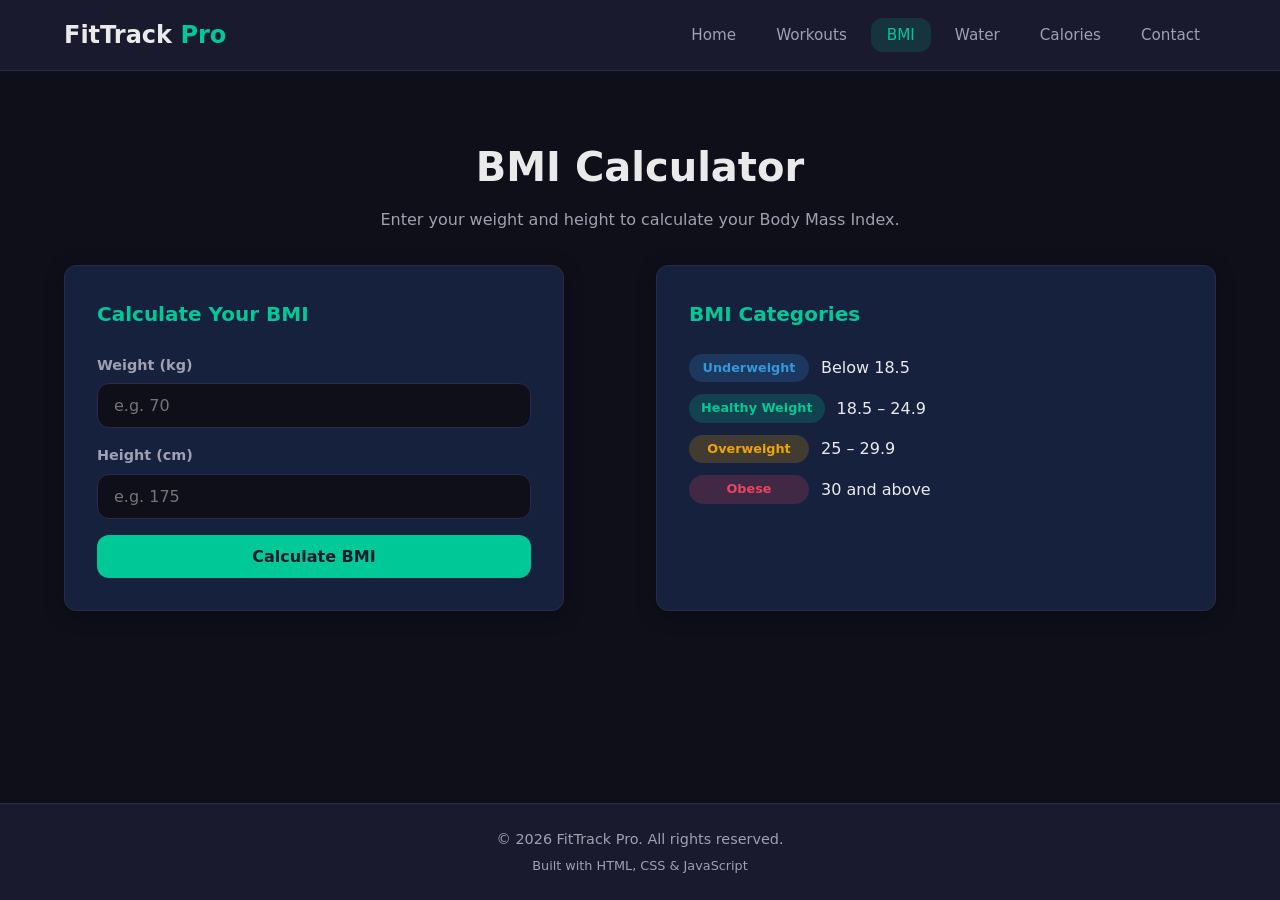
==== bmi.html @ 7e46657a "first commit" ====
<!DOCTYPE html>
<html lang="en">
<head>
  <meta charset="UTF-8">
  <meta name="viewport" content="width=device-width, initial-scale=1.0">
  <meta name="description" content="Calculate your BMI with FitTrack Pro.">
  <title>BMI Calculator – FitTrack Pro</title>
  <link rel="stylesheet" href="css/style.css">
</head>
<body>
  <a href="#main-content" class="skip-link">Skip to main content</a>

  <header class="site-header">
    <nav class="navbar" aria-label="Main navigation">
      <a href="index.html" class="logo">FitTrack <span>Pro</span></a>
      <button class="nav-toggle" aria-label="Toggle navigation menu" aria-expanded="false">
        <span></span>
        <span></span>
        <span></span>
      </button>
      <ul class="nav-links">
        <li><a href="index.html">Home</a></li>
        <li><a href="workout.html">Workouts</a></li>
        <li><a href="bmi.html" class="active" aria-current="page">BMI</a></li>
        <li><a href="water.html">Water</a></li>
        <li><a href="calories.html">Calories</a></li>
        <li><a href="contact.html">Contact</a></li>
      </ul>
    </nav>
  </header>

  <main id="main-content">
    <section class="page-header fade-in">
      <h1>BMI Calculator</h1>
      <p>Enter your weight and height to calculate your Body Mass Index.</p>
    </section>

    <section class="tracker-section" aria-labelledby="bmi-form-heading">
      <div class="tracker-card bmi-card fade-in">
        <h2 id="bmi-form-heading">Calculate Your BMI</h2>
        <form id="bmi-form" class="tracker-form" novalidate>
          <div class="form-group">
            <label for="weight">Weight (kg)</label>
            <input type="number" id="weight" name="weight" min="1" max="500" step="0.1" placeholder="e.g. 70" required aria-required="true">
          </div>
          <div class="form-group">
            <label for="height">Height (cm)</label>
            <input type="number" id="height" name="height" min="50" max="300" step="0.1" placeholder="e.g. 175" required aria-required="true">
          </div>
          <button type="submit" class="btn btn-primary">Calculate BMI</button>
        </form>

        <div id="bmi-result" class="bmi-result" role="status" aria-live="polite" hidden>
          <p class="bmi-value">Your BMI: <strong id="bmi-number">0</strong></p>
          <p class="bmi-category" id="bmi-category">—</p>
          <div class="bmi-scale" aria-hidden="true">
            <div class="bmi-scale-bar" id="bmi-scale-bar"></div>
          </div>
        </div>
      </div>

      <div class="tracker-card fade-in">
        <h2>BMI Categories</h2>
        <ul class="bmi-categories-list">
          <li><span class="badge underweight">Underweight</span> Below 18.5</li>
          <li><span class="badge healthy">Healthy Weight</span> 18.5 – 24.9</li>
          <li><span class="badge overweight">Overweight</span> 25 – 29.9</li>
          <li><span class="badge obese">Obese</span> 30 and above</li>
        </ul>
      </div>
    </section>
  </main>

  <footer class="site-footer">
    <p>&copy; 2026 FitTrack Pro. All rights reserved.</p>
    <p>Built with HTML, CSS &amp; JavaScript</p>
  </footer>

  <script src="js/script.js"></script>
</body>
</html>
---- css/style.css ----
/* ============================================
   FitTrack Pro – Main Stylesheet
   ============================================ */

:root {
  --primary: #00c896;
  --primary-dark: #00a67d;
  --secondary: #1a1a2e;
  --accent: #e94560;
  --bg: #0f0f1a;
  --bg-card: #16213e;
  --bg-card-hover: #1a2744;
  --text: #eaeaea;
  --text-muted: #a0a0b0;
  --border: #2a2a4a;
  --success: #00c896;
  --warning: #f0a500;
  --danger: #e94560;
  --radius: 12px;
  --shadow: 0 4px 20px rgba(0, 0, 0, 0.3);
  --transition: 0.3s ease;
  --font: 'Segoe UI', system-ui, -apple-system, sans-serif;
}

*,
*::before,
*::after {
  box-sizing: border-box;
  margin: 0;
  padding: 0;
}

html {
  scroll-behavior: smooth;
}

body {
  font-family: var(--font);
  background: var(--bg);
  color: var(--text);
  line-height: 1.6;
  min-height: 100vh;
  display: flex;
  flex-direction: column;
}

/* Accessibility */
.skip-link {
  position: absolute;
  top: -100%;
  left: 1rem;
  background: var(--primary);
  color: var(--secondary);
  padding: 0.5rem 1rem;
  border-radius: var(--radius);
  z-index: 1000;
  font-weight: 600;
  text-decoration: none;
  transition: top var(--transition);
}

.skip-link:focus {
  top: 1rem;
}

.visually-hidden {
  position: absolute;
  width: 1px;
  height: 1px;
  padding: 0;
  margin: -1px;
  overflow: hidden;
  clip: rect(0, 0, 0, 0);
  white-space: nowrap;
  border: 0;
}

/* Animations */
@keyframes fadeIn {
  from { opacity: 0; }
  to { opacity: 1; }
}

@keyframes float {
  0%, 100% { transform: translateY(0); }
  50% { transform: translateY(-10px); }
}

.fade-in {
  animation: fadeIn 0.8s ease forwards;
}

.float-anim {
  animation: float 3s ease-in-out infinite;
}

/* Header & Navigation */
.site-header {
  background: var(--secondary);
  border-bottom: 1px solid var(--border);
  position: sticky;
  top: 0;
  z-index: 100;
}

.navbar {
  max-width: 1200px;
  margin: 0 auto;
  padding: 1rem 1.5rem;
  display: flex;
  align-items: center;
  justify-content: space-between;
}

.logo {
  font-size: 1.5rem;
  font-weight: 700;
  color: var(--text);
  text-decoration: none;
}

.logo span {
  color: var(--primary);
}

.nav-links {
  display: flex;
  list-style: none;
  gap: 0.5rem;
}

.nav-links a {
  color: var(--text-muted);
  text-decoration: none;
  padding: 0.5rem 1rem;
  border-radius: var(--radius);
  transition: color var(--transition), background var(--transition);
  font-size: 0.95rem;
}

.nav-links a:hover,
.nav-links a:focus {
  color: var(--text);
  background: rgba(0, 200, 150, 0.1);
}

.nav-links a.active {
  color: var(--primary);
  background: rgba(0, 200, 150, 0.15);
}

.nav-toggle {
  display: none;
  flex-direction: column;
  gap: 5px;
  background: none;
  border: none;
  cursor: pointer;
  padding: 0.5rem;
}

.nav-toggle span {
  display: block;
  width: 24px;
  height: 2px;
  background: var(--text);
  transition: var(--transition);
}

/* Main Content */
main {
  flex: 1;
  max-width: 1200px;
  margin: 0 auto;
  padding: 2rem 1.5rem;
  width: 100%;
}

/* Hero Section */
.hero {
  display: grid;
  grid-template-columns: 1fr 1fr;
  gap: 2rem;
  align-items: center;
  padding: 3rem 0;
  min-height: 60vh;
}

.hero-content h1 {
  font-size: clamp(2rem, 5vw, 3rem);
  line-height: 1.2;
  margin-bottom: 1rem;
}

.hero-content p {
  color: var(--text-muted);
  font-size: 1.1rem;
  margin-bottom: 2rem;
}

.hero-icon {
  font-size: 8rem;
  text-align: center;
}

/* Buttons */
.btn {
  display: inline-block;
  padding: 0.75rem 1.75rem;
  border: none;
  border-radius: var(--radius);
  font-size: 1rem;
  font-weight: 600;
  cursor: pointer;
  text-decoration: none;
  transition: transform var(--transition), background var(--transition), box-shadow var(--transition);
  font-family: inherit;
}

.btn:hover,
.btn:focus {
  transform: translateY(-2px);
}

.btn-primary {
  background: var(--primary);
  color: var(--secondary);
}

.btn-primary:hover,
.btn-primary:focus {
  background: var(--primary-dark);
  box-shadow: 0 4px 15px rgba(0, 200, 150, 0.4);
}

.btn-secondary {
  background: transparent;
  color: var(--text);
  border: 2px solid var(--border);
}

.btn-secondary:hover,
.btn-secondary:focus {
  border-color: var(--primary);
  color: var(--primary);
}

.btn-danger {
  background: transparent;
  color: var(--danger);
  border: 1px solid var(--danger);
  padding: 0.35rem 0.75rem;
  font-size: 0.85rem;
}

.btn-danger:hover,
.btn-danger:focus {
  background: var(--danger);
  color: white;
}

/* Quote Section */
.quote-section {
  padding: 2rem 0;
  text-align: center;
}

.quote {
  max-width: 700px;
  margin: 0 auto;
  padding: 2rem;
  background: var(--bg-card);
  border-radius: var(--radius);
  border-left: 4px solid var(--primary);
}

.quote p {
  font-size: 1.25rem;
  font-style: italic;
  margin-bottom: 0.5rem;
}

.quote cite {
  color: var(--text-muted);
  font-size: 0.95rem;
}

/* Stats Grid – Required CSS Grid Layout */
.stats-section {
  padding: 3rem 0;
}

.stats-section h2,
.features-section h2 {
  text-align: center;
  font-size: 2rem;
  margin-bottom: 2rem;
}

.stats {
  display: grid;
  grid-template-columns: repeat(3, 1fr);
  gap: 20px;
}

.stat-card {
  background: var(--bg-card);
  padding: 2rem;
  border-radius: var(--radius);
  text-align: center;
  border: 1px solid var(--border);
  transition: transform var(--transition), border-color var(--transition);
}

.stat-card:hover {
  transform: translateY(-5px);
  border-color: var(--primary);
}

.stat-icon {
  font-size: 2.5rem;
  margin-bottom: 0.5rem;
}

.stat-card h3 {
  font-size: 2rem;
  color: var(--primary);
  margin-bottom: 0.25rem;
}

.stat-card p {
  color: var(--text-muted);
}

/* Features Grid */
.features-section {
  padding: 3rem 0;
}

.features-grid {
  display: grid;
  grid-template-columns: repeat(auto-fit, minmax(240px, 1fr));
  gap: 20px;
}

.feature-card {
  background: var(--bg-card);
  padding: 2rem;
  border-radius: var(--radius);
  text-decoration: none;
  color: var(--text);
  border: 1px solid var(--border);
  transition: transform var(--transition), border-color var(--transition), background var(--transition);
}

.feature-card:hover,
.feature-card:focus {
  transform: translateY(-5px);
  border-color: var(--primary);
  background: var(--bg-card-hover);
}

.feature-icon {
  font-size: 2.5rem;
  display: block;
  margin-bottom: 1rem;
}

.feature-card h3 {
  margin-bottom: 0.5rem;
  color: var(--primary);
}

.feature-card p {
  color: var(--text-muted);
  font-size: 0.95rem;
}

/* Page Header */
.page-header {
  text-align: center;
  padding: 2rem 0;
}

.page-header h1 {
  font-size: clamp(1.75rem, 4vw, 2.5rem);
  margin-bottom: 0.5rem;
}

.page-header p {
  color: var(--text-muted);
  max-width: 600px;
  margin: 0 auto;
}

/* Tracker Cards */
.tracker-section {
  display: grid;
  grid-template-columns: repeat(auto-fit, minmax(320px, 1fr));
  gap: 2rem;
}

.tracker-card {
  background: var(--bg-card);
  padding: 2rem;
  border-radius: var(--radius);
  border: 1px solid var(--border);
  box-shadow: var(--shadow);
}

.tracker-card h2 {
  margin-bottom: 1.5rem;
  color: var(--primary);
  font-size: 1.25rem;
}

.tracker-card h3 {
  margin: 1.5rem 0 1rem;
  font-size: 1rem;
  color: var(--text-muted);
}

/* Forms */
.tracker-form {
  display: flex;
  flex-direction: column;
  gap: 1rem;
}

.inline-form {
  flex-direction: row;
  flex-wrap: wrap;
  align-items: flex-end;
}

.inline-form .form-group {
  flex: 1;
  min-width: 200px;
}

.form-group {
  display: flex;
  flex-direction: column;
  gap: 0.4rem;
}

.form-group label {
  font-size: 0.9rem;
  font-weight: 600;
  color: var(--text-muted);
}

.form-group input,
.form-group textarea {
  padding: 0.75rem 1rem;
  border: 1px solid var(--border);
  border-radius: var(--radius);
  background: var(--bg);
  color: var(--text);
  font-size: 1rem;
  font-family: inherit;
  transition: border-color var(--transition);
}

.form-group input:focus,
.form-group textarea:focus {
  outline: none;
  border-color: var(--primary);
  box-shadow: 0 0 0 3px rgba(0, 200, 150, 0.2);
}

.form-group input:invalid:not(:placeholder-shown) {
  border-color: var(--danger);
}

/* Workout Table */
.table-wrapper {
  overflow-x: auto;
}

table {
  width: 100%;
  border-collapse: collapse;
}

th, td {
  padding: 0.75rem 1rem;
  text-align: left;
  border-bottom: 1px solid var(--border);
}

th {
  color: var(--text-muted);
  font-size: 0.85rem;
  text-transform: uppercase;
  letter-spacing: 0.05em;
}

.empty-row td {
  text-align: center;
  color: var(--text-muted);
  font-style: italic;
}

.workout-count {
  margin-top: 1rem;
  color: var(--text-muted);
  font-size: 0.9rem;
}

/* BMI */
.bmi-card {
  max-width: 500px;
}

.bmi-result {
  margin-top: 2rem;
  padding: 1.5rem;
  background: var(--bg);
  border-radius: var(--radius);
  text-align: center;
  border: 1px solid var(--border);
}

.bmi-value {
  font-size: 1.5rem;
  margin-bottom: 0.5rem;
}

.bmi-value strong {
  color: var(--primary);
  font-size: 2rem;
}

.bmi-category {
  font-size: 1.1rem;
  font-weight: 600;
  margin-bottom: 1rem;
}

.bmi-scale {
  height: 8px;
  background: linear-gradient(to right, #3498db, var(--success), var(--warning), var(--danger));
  border-radius: 4px;
  margin-top: 1rem;
  position: relative;
}

.bmi-scale-bar {
  position: absolute;
  top: -6px;
  width: 16px;
  height: 16px;
  background: white;
  border-radius: 50%;
  border: 2px solid var(--primary);
  transform: translateX(-50%);
  transition: left 0.5s ease;
}

.bmi-categories-list {
  list-style: none;
  display: flex;
  flex-direction: column;
  gap: 0.75rem;
}

.bmi-categories-list li {
  display: flex;
  align-items: center;
  gap: 0.75rem;
}

.badge {
  display: inline-block;
  padding: 0.25rem 0.75rem;
  border-radius: 20px;
  font-size: 0.8rem;
  font-weight: 600;
  min-width: 120px;
  text-align: center;
}

.badge.underweight { background: rgba(52, 152, 219, 0.2); color: #3498db; }
.badge.healthy { background: rgba(0, 200, 150, 0.2); color: var(--success); }
.badge.overweight { background: rgba(240, 165, 0, 0.2); color: var(--warning); }
.badge.obese { background: rgba(233, 69, 96, 0.2); color: var(--danger); }

/* Water Tracker */
.water-section {
  display: flex;
  justify-content: center;
}

.water-card {
  text-align: center;
  max-width: 450px;
  width: 100%;
}

.water-display {
  font-size: 4rem;
  margin: 1rem 0;
}

.water-count {
  font-size: 2.5rem;
  font-weight: 700;
  color: var(--primary);
  margin-bottom: 1rem;
}

.water-progress {
  height: 12px;
  background: var(--bg);
  border-radius: 6px;
  overflow: hidden;
  margin-bottom: 0.5rem;
}

.water-progress-bar {
  height: 100%;
  background: linear-gradient(90deg, #3498db, #00c896);
  border-radius: 6px;
  width: 0%;
  transition: width 0.4s ease;
}

.water-goal-text {
  color: var(--text-muted);
  font-size: 0.9rem;
  margin-bottom: 1.5rem;
}

.water-buttons {
  display: flex;
  gap: 1rem;
  justify-content: center;
  flex-wrap: wrap;
}

/* Calorie Tracker */
.calorie-summary {
  grid-column: 1 / -1;
}

.calorie-stats {
  display: grid;
  grid-template-columns: repeat(3, 1fr);
  gap: 1rem;
  margin-bottom: 1.5rem;
}

.calorie-stat {
  background: var(--bg);
  padding: 1.25rem;
  border-radius: var(--radius);
  text-align: center;
  border: 1px solid var(--border);
}

.calorie-label {
  display: block;
  font-size: 0.85rem;
  color: var(--text-muted);
  margin-bottom: 0.25rem;
}

.calorie-value {
  display: block;
  font-size: 1.75rem;
  font-weight: 700;
  color: var(--text);
}

.calorie-stat.consumed .calorie-value { color: var(--warning); }
.calorie-stat.remaining .calorie-value { color: var(--success); }

.calorie-unit {
  font-size: 0.8rem;
  color: var(--text-muted);
}

.calorie-progress {
  height: 12px;
  background: var(--bg);
  border-radius: 6px;
  overflow: hidden;
  margin-bottom: 1.5rem;
}

.calorie-progress-bar {
  height: 100%;
  background: linear-gradient(90deg, var(--primary), var(--warning));
  border-radius: 6px;
  width: 0%;
  transition: width 0.4s ease;
}

.meal-list {
  list-style: none;
  margin-bottom: 1.5rem;
}

.meal-list li {
  display: flex;
  justify-content: space-between;
  align-items: center;
  padding: 0.75rem 1rem;
  background: var(--bg);
  border-radius: var(--radius);
  margin-bottom: 0.5rem;
  border: 1px solid var(--border);
}

.meal-list .meal-cal {
  color: var(--warning);
  font-weight: 600;
}

.empty-meal {
  text-align: center;
  color: var(--text-muted);
  font-style: italic;
  justify-content: center !important;
}

/* Contact */
.contact-section {
  max-width: 800px;
  margin: 0 auto;
}

.contact-info {
  list-style: none;
  display: flex;
  flex-direction: column;
  gap: 1.5rem;
}

.contact-info li {
  display: flex;
  align-items: flex-start;
  gap: 1rem;
}

.contact-info span {
  font-size: 1.5rem;
}

.contact-info strong {
  display: block;
  color: var(--primary);
  margin-bottom: 0.15rem;
}

.contact-info p {
  color: var(--text-muted);
  font-size: 0.95rem;
}

.success-message {
  margin-top: 1.5rem;
  padding: 1rem 1.5rem;
  background: rgba(0, 200, 150, 0.15);
  border: 1px solid var(--primary);
  border-radius: var(--radius);
  color: var(--primary);
  text-align: center;
}

/* Footer */
.site-footer {
  background: var(--secondary);
  border-top: 1px solid var(--border);
  text-align: center;
  padding: 1.5rem;
  color: var(--text-muted);
  font-size: 0.9rem;
}

.site-footer p + p {
  margin-top: 0.25rem;
  font-size: 0.8rem;
}

/* Responsive Design */
@media (max-width: 768px) {
  .nav-toggle {
    display: flex;
  }

  .nav-links {
    display: none;
    position: absolute;
    top: 100%;
    left: 0;
    right: 0;
    background: var(--secondary);
    flex-direction: column;
    padding: 1rem;
    border-bottom: 1px solid var(--border);
  }

  .nav-links.open {
    display: flex;
  }

  .navbar {
    position: relative;
    flex-wrap: wrap;
  }

  .hero {
    grid-template-columns: 1fr;
    text-align: center;
    min-height: auto;
    padding: 2rem 0;
  }

  .hero-icon {
    font-size: 5rem;
  }

  .stats {
    grid-template-columns: 1fr;
  }

  .calorie-stats {
    grid-template-columns: 1fr;
  }

  .inline-form {
    flex-direction: column;
  }
}

@media (max-width: 480px) {
  main {
    padding: 1.5rem 1rem;
  }

  .tracker-card {
    padding: 1.5rem;
  }

  .water-buttons {
    flex-direction: column;
  }

  .water-buttons .btn {
    width: 100%;
  }
}
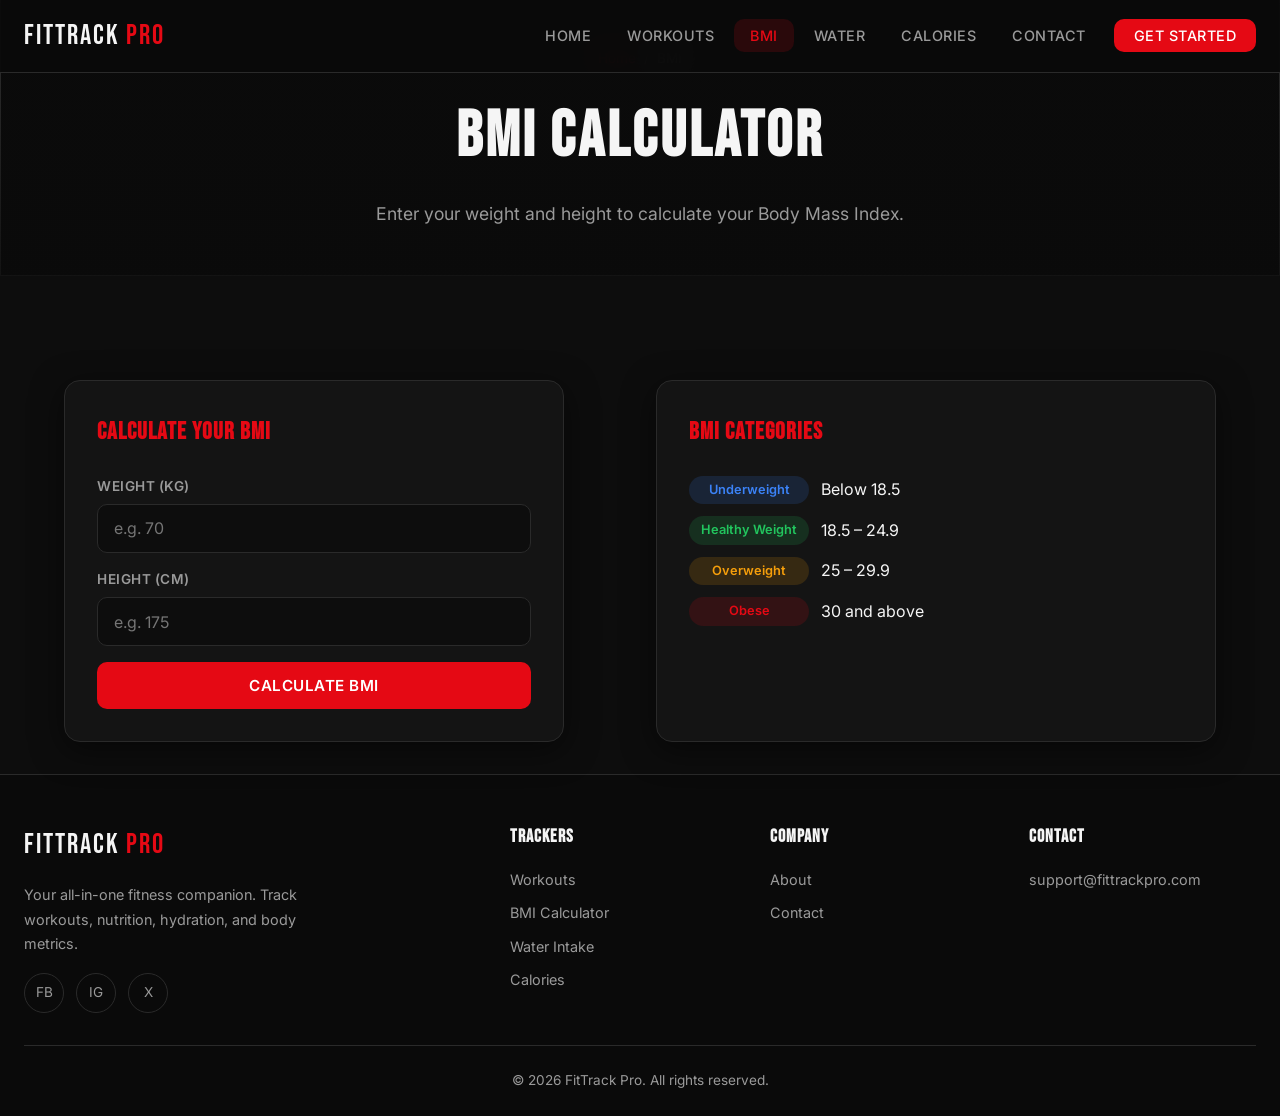
==== commit 726b54a8: "complete" ====
--- a/bmi.html
+++ b/bmi.html
@@ -10,7 +10,7 @@
 <body>
   <a href="#main-content" class="skip-link">Skip to main content</a>
 
-  <header class="site-header">
+  <header class="site-header" id="site-header">
     <nav class="navbar" aria-label="Main navigation">
       <a href="index.html" class="logo">FitTrack <span>Pro</span></a>
       <button class="nav-toggle" aria-label="Toggle navigation menu" aria-expanded="false">
@@ -25,18 +25,28 @@
         <li><a href="water.html">Water</a></li>
         <li><a href="calories.html">Calories</a></li>
         <li><a href="contact.html">Contact</a></li>
+        <li class="nav-cta"><a href="workout.html">Get Started</a></li>
       </ul>
     </nav>
   </header>
 
+  <section class="page-banner" aria-labelledby="page-title">
+    <div class="page-banner-bg" aria-hidden="true">
+      <img src="https://images.unsplash.com/photo-1576091160399-112ba8d25d1d?w=1920&q=80" alt="">
+    </div>
+    <div class="page-banner-overlay" aria-hidden="true"></div>
+    <div class="page-banner-content reveal">
+      <nav class="breadcrumb" aria-label="Breadcrumb">
+        <a href="index.html">Home</a> / <span>BMI</span>
+      </nav>
+      <h1 id="page-title">BMI Calculator</h1>
+      <p>Enter your weight and height to calculate your Body Mass Index.</p>
+    </div>
+  </section>
+
   <main id="main-content">
-    <section class="page-header fade-in">
-      <h1>BMI Calculator</h1>
-      <p>Enter your weight and height to calculate your Body Mass Index.</p>
-    </section>
-
     <section class="tracker-section" aria-labelledby="bmi-form-heading">
-      <div class="tracker-card bmi-card fade-in">
+      <div class="tracker-card bmi-card reveal">
         <h2 id="bmi-form-heading">Calculate Your BMI</h2>
         <form id="bmi-form" class="tracker-form" novalidate>
           <div class="form-group">
@@ -59,7 +69,7 @@
         </div>
       </div>
 
-      <div class="tracker-card fade-in">
+      <div class="tracker-card reveal">
         <h2>BMI Categories</h2>
         <ul class="bmi-categories-list">
           <li><span class="badge underweight">Underweight</span> Below 18.5</li>
@@ -72,8 +82,42 @@
   </main>
 
   <footer class="site-footer">
-    <p>&copy; 2026 FitTrack Pro. All rights reserved.</p>
-    <p>Built with HTML, CSS &amp; JavaScript</p>
+    <div class="footer-grid">
+      <div class="footer-brand">
+        <a href="index.html" class="logo">FitTrack <span>Pro</span></a>
+        <p>Your all-in-one fitness companion. Track workouts, nutrition, hydration, and body metrics.</p>
+        <div class="footer-social">
+          <a href="#" aria-label="Facebook">FB</a>
+          <a href="#" aria-label="Instagram">IG</a>
+          <a href="#" aria-label="Twitter">X</a>
+        </div>
+      </div>
+      <div class="footer-col">
+        <h4>Trackers</h4>
+        <ul>
+          <li><a href="workout.html">Workouts</a></li>
+          <li><a href="bmi.html">BMI Calculator</a></li>
+          <li><a href="water.html">Water Intake</a></li>
+          <li><a href="calories.html">Calories</a></li>
+        </ul>
+      </div>
+      <div class="footer-col">
+        <h4>Company</h4>
+        <ul>
+          <li><a href="index.html">About</a></li>
+          <li><a href="contact.html">Contact</a></li>
+        </ul>
+      </div>
+      <div class="footer-col">
+        <h4>Contact</h4>
+        <ul>
+          <li><a href="mailto:support@fittrackpro.com">support@fittrackpro.com</a></li>
+        </ul>
+      </div>
+    </div>
+    <div class="footer-bottom">
+      <p>&copy; 2026 FitTrack Pro. All rights reserved.</p>
+    </div>
   </footer>
 
   <script src="js/script.js"></script>
--- a/css/style.css
+++ b/css/style.css
@@ -1,25 +1,34 @@
 /* ============================================
-   FitTrack Pro – Main Stylesheet
+   FitTrack Pro – Red & Black Fitness Theme
    ============================================ */
 
+@import url('https://fonts.googleapis.com/css2?family=Bebas+Neue&family=Inter:wght@400;500;600;700&display=swap');
+
 :root {
-  --primary: #00c896;
-  --primary-dark: #00a67d;
-  --secondary: #1a1a2e;
-  --accent: #e94560;
-  --bg: #0f0f1a;
-  --bg-card: #16213e;
-  --bg-card-hover: #1a2744;
-  --text: #eaeaea;
-  --text-muted: #a0a0b0;
-  --border: #2a2a4a;
-  --success: #00c896;
-  --warning: #f0a500;
-  --danger: #e94560;
-  --radius: 12px;
-  --shadow: 0 4px 20px rgba(0, 0, 0, 0.3);
-  --transition: 0.3s ease;
-  --font: 'Segoe UI', system-ui, -apple-system, sans-serif;
+  --primary: #e50914;
+  --primary-dark: #b20710;
+  --primary-glow: rgba(229, 9, 20, 0.45);
+  --secondary: #0a0a0a;
+  --accent: #ff2d2d;
+  --bg: #0d0d0d;
+  --bg-card: #141414;
+  --bg-card-hover: #1c1c1c;
+  --bg-elevated: #1a1a1a;
+  --text: #f5f5f5;
+  --text-muted: #9a9a9a;
+  --border: #2a2a2a;
+  --border-red: rgba(229, 9, 20, 0.35);
+  --success: #22c55e;
+  --warning: #f59e0b;
+  --danger: #e50914;
+  --radius: 10px;
+  --radius-lg: 16px;
+  --shadow: 0 8px 32px rgba(0, 0, 0, 0.5);
+  --shadow-red: 0 8px 30px rgba(229, 9, 20, 0.25);
+  --transition: 0.3s cubic-bezier(0.4, 0, 0.2, 1);
+  --font: 'Inter', system-ui, -apple-system, sans-serif;
+  --font-display: 'Bebas Neue', 'Impact', sans-serif;
+  --header-height: 72px;
 }
 
 *,
@@ -42,6 +51,7 @@
   min-height: 100vh;
   display: flex;
   flex-direction: column;
+  overflow-x: hidden;
 }
 
 /* Accessibility */
@@ -50,7 +60,7 @@
   top: -100%;
   left: 1rem;
   background: var(--primary);
-  color: var(--secondary);
+  color: white;
   padding: 0.5rem 1rem;
   border-radius: var(--radius);
   z-index: 1000;
@@ -77,8 +87,13 @@
 
 /* Animations */
 @keyframes fadeIn {
-  from { opacity: 0; }
-  to { opacity: 1; }
+  from { opacity: 0; transform: translateY(20px); }
+  to { opacity: 1; transform: translateY(0); }
+}
+
+@keyframes fadeInUp {
+  from { opacity: 0; transform: translateY(40px); }
+  to { opacity: 1; transform: translateY(0); }
 }
 
 @keyframes float {
@@ -86,6 +101,16 @@
   50% { transform: translateY(-10px); }
 }
 
+@keyframes pulse-red {
+  0%, 100% { box-shadow: 0 0 0 0 var(--primary-glow); }
+  50% { box-shadow: 0 0 0 12px transparent; }
+}
+
+@keyframes shimmer {
+  0% { background-position: -200% center; }
+  100% { background-position: 200% center; }
+}
+
 .fade-in {
   animation: fadeIn 0.8s ease forwards;
 }
@@ -94,29 +119,54 @@
   animation: float 3s ease-in-out infinite;
 }
 
+.reveal {
+  opacity: 0;
+  transform: translateY(30px);
+  transition: opacity 0.7s ease, transform 0.7s ease;
+}
+
+.reveal.visible {
+  opacity: 1;
+  transform: translateY(0);
+}
+
 /* Header & Navigation */
 .site-header {
-  background: var(--secondary);
+  background: rgba(10, 10, 10, 0.92);
+  backdrop-filter: blur(12px);
   border-bottom: 1px solid var(--border);
-  position: sticky;
+  position: fixed;
   top: 0;
-  z-index: 100;
+  left: 0;
+  right: 0;
+  z-index: 200;
+  transition: background var(--transition), box-shadow var(--transition);
+}
+
+.site-header.scrolled {
+  background: rgba(10, 10, 10, 0.98);
+  box-shadow: 0 4px 24px rgba(0, 0, 0, 0.6);
+  border-bottom-color: var(--border-red);
 }
 
 .navbar {
-  max-width: 1200px;
+  max-width: 1280px;
   margin: 0 auto;
-  padding: 1rem 1.5rem;
+  padding: 0 1.5rem;
+  height: var(--header-height);
   display: flex;
   align-items: center;
   justify-content: space-between;
 }
 
 .logo {
-  font-size: 1.5rem;
-  font-weight: 700;
+  font-family: var(--font-display);
+  font-size: 1.75rem;
+  font-weight: 400;
   color: var(--text);
   text-decoration: none;
+  letter-spacing: 2px;
+  text-transform: uppercase;
 }
 
 .logo span {
@@ -126,7 +176,7 @@
 .nav-links {
   display: flex;
   list-style: none;
-  gap: 0.5rem;
+  gap: 0.25rem;
 }
 
 .nav-links a {
@@ -135,18 +185,36 @@
   padding: 0.5rem 1rem;
   border-radius: var(--radius);
   transition: color var(--transition), background var(--transition);
-  font-size: 0.95rem;
+  font-size: 0.9rem;
+  font-weight: 500;
+  text-transform: uppercase;
+  letter-spacing: 0.5px;
 }
 
 .nav-links a:hover,
 .nav-links a:focus {
   color: var(--text);
-  background: rgba(0, 200, 150, 0.1);
+  background: rgba(229, 9, 20, 0.1);
 }
 
 .nav-links a.active {
   color: var(--primary);
-  background: rgba(0, 200, 150, 0.15);
+  background: rgba(229, 9, 20, 0.15);
+}
+
+.nav-cta {
+  margin-left: 0.5rem;
+}
+
+.nav-cta a {
+  background: var(--primary) !important;
+  color: white !important;
+  padding: 0.5rem 1.25rem !important;
+}
+
+.nav-cta a:hover {
+  background: var(--primary-dark) !important;
+  box-shadow: var(--shadow-red);
 }
 
 .nav-toggle {
@@ -167,54 +235,340 @@
   transition: var(--transition);
 }
 
+.nav-toggle.open span:nth-child(1) {
+  transform: rotate(45deg) translate(5px, 5px);
+}
+
+.nav-toggle.open span:nth-child(2) {
+  opacity: 0;
+}
+
+.nav-toggle.open span:nth-child(3) {
+  transform: rotate(-45deg) translate(5px, -5px);
+}
+
 /* Main Content */
 main {
   flex: 1;
+  width: 100%;
+}
+
+main:not(.home-main) {
   max-width: 1200px;
   margin: 0 auto;
-  padding: 2rem 1.5rem;
+  padding: calc(var(--header-height) + 2rem) 1.5rem 2rem;
+}
+
+.container {
+  max-width: 1280px;
+  margin: 0 auto;
+  padding: 0 1.5rem;
+}
+
+.section-label {
+  display: inline-block;
+  color: var(--primary);
+  font-size: 0.8rem;
+  font-weight: 700;
+  text-transform: uppercase;
+  letter-spacing: 3px;
+  margin-bottom: 0.75rem;
+}
+
+.section-title {
+  font-family: var(--font-display);
+  font-size: clamp(2rem, 5vw, 3.5rem);
+  letter-spacing: 2px;
+  text-transform: uppercase;
+  line-height: 1.1;
+  margin-bottom: 1rem;
+}
+
+.section-subtitle {
+  color: var(--text-muted);
+  font-size: 1.05rem;
+  max-width: 600px;
+}
+
+/* Hero Section */
+.hero-full {
+  position: relative;
+  min-height: 100vh;
+  display: flex;
+  align-items: center;
+  overflow: hidden;
+  margin-top: calc(-1 * var(--header-height));
+  padding-top: var(--header-height);
+}
+
+.hero-carousel {
+  position: absolute;
+  inset: 0;
+  z-index: 0;
+}
+
+.hero-slide {
+  position: absolute;
+  inset: 0;
+  opacity: 0;
+  transition: opacity 1.2s ease;
+}
+
+.hero-slide.active {
+  opacity: 1;
+}
+
+.hero-slide img {
   width: 100%;
-}
-
-/* Hero Section */
-.hero {
+  height: 100%;
+  object-fit: cover;
+}
+
+.hero-overlay {
+  position: absolute;
+  inset: 0;
+  background: linear-gradient(
+    135deg,
+    rgba(10, 10, 10, 0.92) 0%,
+    rgba(10, 10, 10, 0.7) 50%,
+    rgba(229, 9, 20, 0.25) 100%
+  );
+  z-index: 1;
+}
+
+.hero-content-wrap {
+  position: relative;
+  z-index: 2;
+  max-width: 1280px;
+  margin: 0 auto;
+  padding: 4rem 1.5rem;
+  width: 100%;
   display: grid;
   grid-template-columns: 1fr 1fr;
+  gap: 3rem;
+  align-items: center;
+}
+
+.hero-text h1 {
+  font-family: var(--font-display);
+  font-size: clamp(3rem, 8vw, 5.5rem);
+  line-height: 0.95;
+  letter-spacing: 3px;
+  text-transform: uppercase;
+  margin-bottom: 1.5rem;
+}
+
+.hero-text h1 .highlight {
+  color: var(--primary);
+  display: block;
+}
+
+.hero-text p {
+  color: var(--text-muted);
+  font-size: 1.15rem;
+  margin-bottom: 2rem;
+  max-width: 480px;
+  line-height: 1.7;
+}
+
+.hero-buttons {
+  display: flex;
+  gap: 1rem;
+  flex-wrap: wrap;
+}
+
+.hero-stats-inline {
+  display: flex;
   gap: 2rem;
+  margin-top: 2.5rem;
+  padding-top: 2rem;
+  border-top: 1px solid var(--border);
+}
+
+.hero-stat-item strong {
+  display: block;
+  font-family: var(--font-display);
+  font-size: 2rem;
+  color: var(--primary);
+  letter-spacing: 1px;
+}
+
+.hero-stat-item span {
+  font-size: 0.85rem;
+  color: var(--text-muted);
+  text-transform: uppercase;
+  letter-spacing: 1px;
+}
+
+.hero-visual {
+  position: relative;
+}
+
+.hero-card-stack {
+  position: relative;
+  border-radius: var(--radius-lg);
+  overflow: hidden;
+  box-shadow: var(--shadow-red);
+  border: 2px solid var(--border-red);
+}
+
+.hero-card-stack img {
+  width: 100%;
+  height: 420px;
+  object-fit: cover;
+  display: block;
+}
+
+.hero-badge {
+  position: absolute;
+  bottom: 1.5rem;
+  left: 1.5rem;
+  background: rgba(10, 10, 10, 0.9);
+  backdrop-filter: blur(8px);
+  border: 1px solid var(--border-red);
+  border-radius: var(--radius);
+  padding: 1rem 1.25rem;
+  display: flex;
   align-items: center;
-  padding: 3rem 0;
-  min-height: 60vh;
-}
-
-.hero-content h1 {
-  font-size: clamp(2rem, 5vw, 3rem);
-  line-height: 1.2;
+  gap: 0.75rem;
+}
+
+.hero-badge-icon {
+  width: 44px;
+  height: 44px;
+  background: var(--primary);
+  border-radius: 50%;
+  display: flex;
+  align-items: center;
+  justify-content: center;
+  flex-shrink: 0;
+}
+
+.hero-badge-icon svg {
+  width: 22px;
+  height: 22px;
+  stroke: white;
+}
+
+.hero-badge-text strong {
+  display: block;
+  font-size: 0.95rem;
+}
+
+.hero-badge-text span {
+  font-size: 0.8rem;
+  color: var(--text-muted);
+}
+
+.hero-dots {
+  position: absolute;
+  bottom: 2rem;
+  left: 50%;
+  transform: translateX(-50%);
+  z-index: 3;
+  display: flex;
+  gap: 0.5rem;
+}
+
+.hero-dot {
+  width: 10px;
+  height: 10px;
+  border-radius: 50%;
+  background: rgba(255, 255, 255, 0.3);
+  border: none;
+  cursor: pointer;
+  transition: var(--transition);
+  padding: 0;
+}
+
+.hero-dot.active,
+.hero-dot:hover {
+  background: var(--primary);
+  transform: scale(1.2);
+}
+
+/* Page Banner (subpages) */
+.page-banner {
+  position: relative;
+  min-height: 280px;
+  display: flex;
+  align-items: center;
+  justify-content: center;
+  text-align: center;
+  margin-top: calc(-1 * var(--header-height));
+  padding: calc(var(--header-height) + 3rem) 1.5rem 3rem;
+  overflow: hidden;
+}
+
+.page-banner-bg {
+  position: absolute;
+  inset: 0;
+  z-index: 0;
+}
+
+.page-banner-bg img {
+  width: 100%;
+  height: 100%;
+  object-fit: cover;
+}
+
+.page-banner-overlay {
+  position: absolute;
+  inset: 0;
+  background: linear-gradient(to bottom, rgba(10, 10, 10, 0.75), rgba(10, 10, 10, 0.95));
+  z-index: 1;
+}
+
+.page-banner-content {
+  position: relative;
+  z-index: 2;
+  max-width: 700px;
+}
+
+.page-banner-content h1 {
+  font-family: var(--font-display);
+  font-size: clamp(2.5rem, 6vw, 4rem);
+  letter-spacing: 3px;
+  text-transform: uppercase;
+  margin-bottom: 0.75rem;
+}
+
+.page-banner-content p {
+  color: var(--text-muted);
+  font-size: 1.1rem;
+}
+
+.page-banner-content .breadcrumb {
+  display: flex;
+  justify-content: center;
+  gap: 0.5rem;
   margin-bottom: 1rem;
-}
-
-.hero-content p {
-  color: var(--text-muted);
-  font-size: 1.1rem;
-  margin-bottom: 2rem;
-}
-
-.hero-icon {
-  font-size: 8rem;
-  text-align: center;
+  font-size: 0.85rem;
+  color: var(--text-muted);
+}
+
+.page-banner-content .breadcrumb a {
+  color: var(--primary);
+  text-decoration: none;
 }
 
 /* Buttons */
 .btn {
-  display: inline-block;
-  padding: 0.75rem 1.75rem;
+  display: inline-flex;
+  align-items: center;
+  justify-content: center;
+  gap: 0.5rem;
+  padding: 0.85rem 2rem;
   border: none;
   border-radius: var(--radius);
-  font-size: 1rem;
+  font-size: 0.95rem;
   font-weight: 600;
   cursor: pointer;
   text-decoration: none;
-  transition: transform var(--transition), background var(--transition), box-shadow var(--transition);
+  transition: transform var(--transition), background var(--transition), box-shadow var(--transition), border-color var(--transition);
   font-family: inherit;
+  text-transform: uppercase;
+  letter-spacing: 0.5px;
 }
 
 .btn:hover,
@@ -224,13 +578,15 @@
 
 .btn-primary {
   background: var(--primary);
-  color: var(--secondary);
+  color: white;
+  animation: pulse-red 2.5s infinite;
 }
 
 .btn-primary:hover,
 .btn-primary:focus {
   background: var(--primary-dark);
-  box-shadow: 0 4px 15px rgba(0, 200, 150, 0.4);
+  box-shadow: var(--shadow-red);
+  animation: none;
 }
 
 .btn-secondary {
@@ -243,6 +599,18 @@
 .btn-secondary:focus {
   border-color: var(--primary);
   color: var(--primary);
+  background: rgba(229, 9, 20, 0.08);
+}
+
+.btn-outline-red {
+  background: transparent;
+  color: var(--primary);
+  border: 2px solid var(--primary);
+}
+
+.btn-outline-red:hover {
+  background: var(--primary);
+  color: white;
 }
 
 .btn-danger {
@@ -251,6 +619,8 @@
   border: 1px solid var(--danger);
   padding: 0.35rem 0.75rem;
   font-size: 0.85rem;
+  text-transform: none;
+  letter-spacing: 0;
 }
 
 .btn-danger:hover,
@@ -259,131 +629,542 @@
   color: white;
 }
 
+/* Carousel Section */
+.carousel-section {
+  padding: 5rem 0;
+  background: var(--secondary);
+  border-top: 1px solid var(--border);
+  border-bottom: 1px solid var(--border);
+}
+
+.carousel-header {
+  text-align: center;
+  margin-bottom: 3rem;
+}
+
+.carousel-header .section-subtitle {
+  margin: 0 auto;
+}
+
+.carousel {
+  position: relative;
+  max-width: 1100px;
+  margin: 0 auto;
+  overflow: hidden;
+  border-radius: var(--radius-lg);
+}
+
+.carousel-track {
+  display: flex;
+  transition: transform 0.6s cubic-bezier(0.4, 0, 0.2, 1);
+}
+
+.carousel-slide {
+  min-width: 100%;
+  position: relative;
+}
+
+.carousel-slide-inner {
+  display: grid;
+  grid-template-columns: 1fr 1fr;
+  background: var(--bg-card);
+  border: 1px solid var(--border);
+  border-radius: var(--radius-lg);
+  overflow: hidden;
+  min-height: 380px;
+}
+
+.carousel-slide-img {
+  position: relative;
+  overflow: hidden;
+}
+
+.carousel-slide-img img {
+  width: 100%;
+  height: 100%;
+  object-fit: cover;
+  transition: transform 0.6s ease;
+}
+
+.carousel-slide:hover .carousel-slide-img img {
+  transform: scale(1.05);
+}
+
+.carousel-slide-content {
+  padding: 2.5rem;
+  display: flex;
+  flex-direction: column;
+  justify-content: center;
+}
+
+.carousel-slide-tag {
+  display: inline-block;
+  background: rgba(229, 9, 20, 0.15);
+  color: var(--primary);
+  font-size: 0.75rem;
+  font-weight: 700;
+  text-transform: uppercase;
+  letter-spacing: 2px;
+  padding: 0.35rem 0.75rem;
+  border-radius: 20px;
+  margin-bottom: 1rem;
+  width: fit-content;
+}
+
+.carousel-slide-content h3 {
+  font-family: var(--font-display);
+  font-size: 2rem;
+  letter-spacing: 1px;
+  text-transform: uppercase;
+  margin-bottom: 1rem;
+}
+
+.carousel-slide-content p {
+  color: var(--text-muted);
+  margin-bottom: 1.5rem;
+  line-height: 1.7;
+}
+
+.carousel-controls {
+  display: flex;
+  align-items: center;
+  justify-content: center;
+  gap: 1rem;
+  margin-top: 2rem;
+}
+
+.carousel-btn {
+  width: 48px;
+  height: 48px;
+  border-radius: 50%;
+  border: 2px solid var(--border);
+  background: var(--bg-card);
+  color: var(--text);
+  cursor: pointer;
+  display: flex;
+  align-items: center;
+  justify-content: center;
+  font-size: 1.25rem;
+  transition: var(--transition);
+}
+
+.carousel-btn:hover {
+  border-color: var(--primary);
+  background: var(--primary);
+  color: white;
+}
+
+.carousel-indicators {
+  display: flex;
+  gap: 0.5rem;
+}
+
+.carousel-indicator {
+  width: 32px;
+  height: 4px;
+  border-radius: 2px;
+  background: var(--border);
+  border: none;
+  cursor: pointer;
+  transition: var(--transition);
+  padding: 0;
+}
+
+.carousel-indicator.active {
+  background: var(--primary);
+  width: 48px;
+}
+
 /* Quote Section */
 .quote-section {
-  padding: 2rem 0;
+  padding: 5rem 1.5rem;
   text-align: center;
+  position: relative;
+}
+
+.quote-section::before {
+  content: '';
+  position: absolute;
+  top: 50%;
+  left: 50%;
+  transform: translate(-50%, -50%);
+  width: 300px;
+  height: 300px;
+  background: radial-gradient(circle, var(--primary-glow) 0%, transparent 70%);
+  pointer-events: none;
 }
 
 .quote {
-  max-width: 700px;
+  max-width: 800px;
   margin: 0 auto;
-  padding: 2rem;
+  padding: 3rem;
   background: var(--bg-card);
-  border-radius: var(--radius);
-  border-left: 4px solid var(--primary);
+  border-radius: var(--radius-lg);
+  border: 1px solid var(--border);
+  position: relative;
+}
+
+.quote::before {
+  content: '\201C';
+  position: absolute;
+  top: -10px;
+  left: 2rem;
+  font-family: var(--font-display);
+  font-size: 6rem;
+  color: var(--primary);
+  line-height: 1;
+  opacity: 0.3;
 }
 
 .quote p {
-  font-size: 1.25rem;
+  font-size: 1.35rem;
   font-style: italic;
-  margin-bottom: 0.5rem;
+  margin-bottom: 1rem;
+  position: relative;
+  z-index: 1;
 }
 
 .quote cite {
-  color: var(--text-muted);
+  color: var(--primary);
   font-size: 0.95rem;
-}
-
-/* Stats Grid – Required CSS Grid Layout */
+  font-weight: 600;
+  font-style: normal;
+  text-transform: uppercase;
+  letter-spacing: 1px;
+}
+
+/* Stats Section */
 .stats-section {
-  padding: 3rem 0;
-}
-
-.stats-section h2,
-.features-section h2 {
+  padding: 5rem 0;
+}
+
+.stats-section .section-header {
   text-align: center;
-  font-size: 2rem;
-  margin-bottom: 2rem;
+  margin-bottom: 3rem;
 }
 
 .stats {
   display: grid;
-  grid-template-columns: repeat(3, 1fr);
-  gap: 20px;
+  grid-template-columns: repeat(4, 1fr);
+  gap: 1.5rem;
 }
 
 .stat-card {
   background: var(--bg-card);
-  padding: 2rem;
-  border-radius: var(--radius);
+  padding: 2.5rem 1.5rem;
+  border-radius: var(--radius-lg);
   text-align: center;
   border: 1px solid var(--border);
-  transition: transform var(--transition), border-color var(--transition);
+  transition: transform var(--transition), border-color var(--transition), box-shadow var(--transition);
+  position: relative;
+  overflow: hidden;
+}
+
+.stat-card::before {
+  content: '';
+  position: absolute;
+  top: 0;
+  left: 0;
+  right: 0;
+  height: 3px;
+  background: linear-gradient(90deg, var(--primary), var(--accent));
+  transform: scaleX(0);
+  transition: transform var(--transition);
 }
 
 .stat-card:hover {
-  transform: translateY(-5px);
-  border-color: var(--primary);
+  transform: translateY(-8px);
+  border-color: var(--border-red);
+  box-shadow: var(--shadow-red);
+}
+
+.stat-card:hover::before {
+  transform: scaleX(1);
 }
 
 .stat-icon {
-  font-size: 2.5rem;
-  margin-bottom: 0.5rem;
+  display: flex;
+  align-items: center;
+  justify-content: center;
+  width: 64px;
+  height: 64px;
+  margin: 0 auto 0.75rem;
+  background: rgba(229, 9, 20, 0.1);
+  border: 1px solid var(--border-red);
+  border-radius: 16px;
+  color: var(--primary);
+  transition: background var(--transition), transform var(--transition);
+}
+
+.stat-card:hover .stat-icon {
+  background: rgba(229, 9, 20, 0.18);
+  transform: scale(1.05);
+}
+
+.stat-icon svg {
+  width: 28px;
+  height: 28px;
 }
 
 .stat-card h3 {
-  font-size: 2rem;
+  font-family: var(--font-display);
+  font-size: 3rem;
   color: var(--primary);
   margin-bottom: 0.25rem;
+  letter-spacing: 1px;
 }
 
 .stat-card p {
   color: var(--text-muted);
-}
-
-/* Features Grid */
+  font-size: 0.9rem;
+  text-transform: uppercase;
+  letter-spacing: 1px;
+}
+
+/* Features Section */
 .features-section {
-  padding: 3rem 0;
+  padding: 5rem 0;
+  background: linear-gradient(180deg, var(--bg) 0%, var(--secondary) 100%);
+}
+
+.features-section .section-header {
+  text-align: center;
+  margin-bottom: 3rem;
+}
+
+.features-section .section-subtitle {
+  margin: 0 auto;
 }
 
 .features-grid {
   display: grid;
-  grid-template-columns: repeat(auto-fit, minmax(240px, 1fr));
-  gap: 20px;
+  grid-template-columns: repeat(4, 1fr);
+  gap: 1.5rem;
 }
 
 .feature-card {
   background: var(--bg-card);
-  padding: 2rem;
-  border-radius: var(--radius);
+  border-radius: var(--radius-lg);
   text-decoration: none;
   color: var(--text);
   border: 1px solid var(--border);
-  transition: transform var(--transition), border-color var(--transition), background var(--transition);
+  transition: transform var(--transition), border-color var(--transition), box-shadow var(--transition);
+  overflow: hidden;
+  display: block;
 }
 
 .feature-card:hover,
 .feature-card:focus {
-  transform: translateY(-5px);
-  border-color: var(--primary);
-  background: var(--bg-card-hover);
+  transform: translateY(-8px);
+  border-color: var(--border-red);
+  box-shadow: var(--shadow-red);
+}
+
+.feature-card-img {
+  height: 180px;
+  overflow: hidden;
+  position: relative;
+}
+
+.feature-card-img img {
+  width: 100%;
+  height: 100%;
+  object-fit: cover;
+  transition: transform 0.5s ease;
+}
+
+.feature-card:hover .feature-card-img img {
+  transform: scale(1.1);
+}
+
+.feature-card-img::after {
+  content: '';
+  position: absolute;
+  inset: 0;
+  background: linear-gradient(to top, var(--bg-card), transparent);
+}
+
+.feature-card-body {
+  padding: 1.5rem;
 }
 
 .feature-icon {
-  font-size: 2.5rem;
-  display: block;
-  margin-bottom: 1rem;
+  display: inline-flex;
+  align-items: center;
+  justify-content: center;
+  width: 44px;
+  height: 44px;
+  margin-bottom: 0.75rem;
+  background: rgba(229, 9, 20, 0.1);
+  border: 1px solid var(--border-red);
+  border-radius: 12px;
+  color: var(--primary);
+  transition: background var(--transition), transform var(--transition);
+}
+
+.feature-card:hover .feature-icon {
+  background: var(--primary);
+  color: white;
+  transform: scale(1.08);
+}
+
+.feature-icon svg {
+  width: 22px;
+  height: 22px;
 }
 
 .feature-card h3 {
   margin-bottom: 0.5rem;
-  color: var(--primary);
+  font-family: var(--font-display);
+  font-size: 1.4rem;
+  letter-spacing: 1px;
+  text-transform: uppercase;
+  color: var(--text);
 }
 
 .feature-card p {
   color: var(--text-muted);
+  font-size: 0.9rem;
+  margin-bottom: 1rem;
+}
+
+.feature-link {
+  color: var(--primary);
+  font-size: 0.85rem;
+  font-weight: 600;
+  text-transform: uppercase;
+  letter-spacing: 1px;
+}
+
+/* CTA Section */
+.cta-section {
+  padding: 5rem 1.5rem;
+  margin: 2rem 0;
+}
+
+.cta-box {
+  max-width: 1100px;
+  margin: 0 auto;
+  background: linear-gradient(135deg, var(--primary-dark), var(--primary));
+  border-radius: var(--radius-lg);
+  padding: 4rem;
+  text-align: center;
+  position: relative;
+  overflow: hidden;
+}
+
+.cta-box::before {
+  content: '';
+  position: absolute;
+  inset: 0;
+  background: url("data:image/svg+xml,%3Csvg width='60' height='60' viewBox='0 0 60 60' xmlns='http://www.w3.org/2000/svg'%3E%3Cg fill='none' fill-rule='evenodd'%3E%3Cg fill='%23ffffff' fill-opacity='0.05'%3E%3Cpath d='M36 34v-4h-2v4h-4v2h4v4h2v-4h4v-2h-4zm0-30V0h-2v4h-4v2h4v4h2V6h4V4h-4zM6 34v-4H4v4H0v2h4v4h2v-4h4v-2H6zM6 4V0H4v4H0v2h4v4h2V6h4V4H6z'/%3E%3C/g%3E%3C/g%3E%3C/svg%3E");
+}
+
+.cta-box h2 {
+  font-family: var(--font-display);
+  font-size: clamp(2rem, 5vw, 3.5rem);
+  letter-spacing: 2px;
+  text-transform: uppercase;
+  margin-bottom: 1rem;
+  position: relative;
+}
+
+.cta-box p {
+  font-size: 1.1rem;
+  opacity: 0.9;
+  margin-bottom: 2rem;
+  max-width: 500px;
+  margin-left: auto;
+  margin-right: auto;
+  position: relative;
+}
+
+.cta-box .btn {
+  position: relative;
+  background: white;
+  color: var(--primary);
+}
+
+.cta-box .btn:hover {
+  background: var(--secondary);
+  color: white;
+}
+
+/* Testimonials Carousel */
+.testimonials-section {
+  padding: 5rem 0;
+  background: var(--secondary);
+}
+
+.testimonials-grid {
+  display: grid;
+  grid-template-columns: repeat(3, 1fr);
+  gap: 1.5rem;
+  margin-top: 3rem;
+}
+
+.testimonial-card {
+  background: var(--bg-card);
+  border: 1px solid var(--border);
+  border-radius: var(--radius-lg);
+  padding: 2rem;
+  transition: var(--transition);
+}
+
+.testimonial-card:hover {
+  border-color: var(--border-red);
+  transform: translateY(-4px);
+}
+
+.testimonial-stars {
+  color: var(--primary);
+  font-size: 1rem;
+  margin-bottom: 1rem;
+  letter-spacing: 2px;
+}
+
+.testimonial-card p {
+  color: var(--text-muted);
+  font-style: italic;
+  margin-bottom: 1.5rem;
+  line-height: 1.7;
+}
+
+.testimonial-author {
+  display: flex;
+  align-items: center;
+  gap: 1rem;
+}
+
+.testimonial-author img {
+  width: 48px;
+  height: 48px;
+  border-radius: 50%;
+  object-fit: cover;
+  border: 2px solid var(--primary);
+}
+
+.testimonial-author strong {
+  display: block;
   font-size: 0.95rem;
 }
 
-/* Page Header */
+.testimonial-author span {
+  font-size: 0.8rem;
+  color: var(--text-muted);
+}
+
+/* Page Header (legacy fallback) */
 .page-header {
   text-align: center;
   padding: 2rem 0;
 }
 
 .page-header h1 {
+  font-family: var(--font-display);
   font-size: clamp(1.75rem, 4vw, 2.5rem);
+  letter-spacing: 2px;
+  text-transform: uppercase;
   margin-bottom: 0.5rem;
 }
 
@@ -403,21 +1184,31 @@
 .tracker-card {
   background: var(--bg-card);
   padding: 2rem;
-  border-radius: var(--radius);
+  border-radius: var(--radius-lg);
   border: 1px solid var(--border);
   box-shadow: var(--shadow);
+  transition: border-color var(--transition);
+}
+
+.tracker-card:hover {
+  border-color: var(--border-red);
 }
 
 .tracker-card h2 {
   margin-bottom: 1.5rem;
   color: var(--primary);
-  font-size: 1.25rem;
+  font-family: var(--font-display);
+  font-size: 1.5rem;
+  letter-spacing: 1px;
+  text-transform: uppercase;
 }
 
 .tracker-card h3 {
   margin: 1.5rem 0 1rem;
   font-size: 1rem;
   color: var(--text-muted);
+  text-transform: uppercase;
+  letter-spacing: 0.5px;
 }
 
 /* Forms */
@@ -445,28 +1236,30 @@
 }
 
 .form-group label {
-  font-size: 0.9rem;
+  font-size: 0.85rem;
   font-weight: 600;
   color: var(--text-muted);
+  text-transform: uppercase;
+  letter-spacing: 0.5px;
 }
 
 .form-group input,
 .form-group textarea {
-  padding: 0.75rem 1rem;
+  padding: 0.85rem 1rem;
   border: 1px solid var(--border);
   border-radius: var(--radius);
   background: var(--bg);
   color: var(--text);
   font-size: 1rem;
   font-family: inherit;
-  transition: border-color var(--transition);
+  transition: border-color var(--transition), box-shadow var(--transition);
 }
 
 .form-group input:focus,
 .form-group textarea:focus {
   outline: none;
   border-color: var(--primary);
-  box-shadow: 0 0 0 3px rgba(0, 200, 150, 0.2);
+  box-shadow: 0 0 0 3px var(--primary-glow);
 }
 
 .form-group input:invalid:not(:placeholder-shown) {
@@ -484,16 +1277,20 @@
 }
 
 th, td {
-  padding: 0.75rem 1rem;
+  padding: 0.85rem 1rem;
   text-align: left;
   border-bottom: 1px solid var(--border);
 }
 
 th {
   color: var(--text-muted);
-  font-size: 0.85rem;
-  text-transform: uppercase;
-  letter-spacing: 0.05em;
+  font-size: 0.8rem;
+  text-transform: uppercase;
+  letter-spacing: 0.08em;
+}
+
+tr:hover td {
+  background: rgba(229, 9, 20, 0.04);
 }
 
 .empty-row td {
@@ -519,7 +1316,7 @@
   background: var(--bg);
   border-radius: var(--radius);
   text-align: center;
-  border: 1px solid var(--border);
+  border: 1px solid var(--border-red);
 }
 
 .bmi-value {
@@ -529,7 +1326,9 @@
 
 .bmi-value strong {
   color: var(--primary);
-  font-size: 2rem;
+  font-family: var(--font-display);
+  font-size: 3rem;
+  letter-spacing: 1px;
 }
 
 .bmi-category {
@@ -540,7 +1339,7 @@
 
 .bmi-scale {
   height: 8px;
-  background: linear-gradient(to right, #3498db, var(--success), var(--warning), var(--danger));
+  background: linear-gradient(to right, #3b82f6, var(--success), var(--warning), var(--danger));
   border-radius: 4px;
   margin-top: 1rem;
   position: relative;
@@ -581,10 +1380,10 @@
   text-align: center;
 }
 
-.badge.underweight { background: rgba(52, 152, 219, 0.2); color: #3498db; }
-.badge.healthy { background: rgba(0, 200, 150, 0.2); color: var(--success); }
-.badge.overweight { background: rgba(240, 165, 0, 0.2); color: var(--warning); }
-.badge.obese { background: rgba(233, 69, 96, 0.2); color: var(--danger); }
+.badge.underweight { background: rgba(59, 130, 246, 0.15); color: #3b82f6; }
+.badge.healthy { background: rgba(34, 197, 94, 0.15); color: var(--success); }
+.badge.overweight { background: rgba(245, 158, 11, 0.15); color: var(--warning); }
+.badge.obese { background: rgba(229, 9, 20, 0.15); color: var(--danger); }
 
 /* Water Tracker */
 .water-section {
@@ -594,34 +1393,59 @@
 
 .water-card {
   text-align: center;
-  max-width: 450px;
+  max-width: 500px;
   width: 100%;
 }
 
+.water-visual {
+  position: relative;
+  margin: 1.5rem 0;
+  border-radius: var(--radius-lg);
+  overflow: hidden;
+  height: 200px;
+}
+
+.water-visual img {
+  width: 100%;
+  height: 100%;
+  object-fit: cover;
+  opacity: 0.6;
+}
+
 .water-display {
+  position: absolute;
+  inset: 0;
+  display: flex;
+  align-items: center;
+  justify-content: center;
+  background: linear-gradient(to top, rgba(10, 10, 10, 0.8), transparent);
+}
+
+.water-drop {
   font-size: 4rem;
-  margin: 1rem 0;
 }
 
 .water-count {
-  font-size: 2.5rem;
-  font-weight: 700;
+  font-family: var(--font-display);
+  font-size: 3rem;
   color: var(--primary);
   margin-bottom: 1rem;
+  letter-spacing: 1px;
 }
 
 .water-progress {
-  height: 12px;
+  height: 14px;
   background: var(--bg);
-  border-radius: 6px;
+  border-radius: 7px;
   overflow: hidden;
   margin-bottom: 0.5rem;
+  border: 1px solid var(--border);
 }
 
 .water-progress-bar {
   height: 100%;
-  background: linear-gradient(90deg, #3498db, #00c896);
-  border-radius: 6px;
+  background: linear-gradient(90deg, var(--primary-dark), var(--primary));
+  border-radius: 7px;
   width: 0%;
   transition: width 0.4s ease;
 }
@@ -653,24 +1477,33 @@
 
 .calorie-stat {
   background: var(--bg);
-  padding: 1.25rem;
+  padding: 1.5rem;
   border-radius: var(--radius);
   text-align: center;
   border: 1px solid var(--border);
+  transition: border-color var(--transition);
+}
+
+.calorie-stat:hover {
+  border-color: var(--border-red);
 }
 
 .calorie-label {
   display: block;
-  font-size: 0.85rem;
+  font-size: 0.8rem;
   color: var(--text-muted);
   margin-bottom: 0.25rem;
+  text-transform: uppercase;
+  letter-spacing: 0.5px;
 }
 
 .calorie-value {
   display: block;
-  font-size: 1.75rem;
-  font-weight: 700;
+  font-family: var(--font-display);
+  font-size: 2.5rem;
+  font-weight: 400;
   color: var(--text);
+  letter-spacing: 1px;
 }
 
 .calorie-stat.consumed .calorie-value { color: var(--warning); }
@@ -682,17 +1515,18 @@
 }
 
 .calorie-progress {
-  height: 12px;
+  height: 14px;
   background: var(--bg);
-  border-radius: 6px;
+  border-radius: 7px;
   overflow: hidden;
   margin-bottom: 1.5rem;
+  border: 1px solid var(--border);
 }
 
 .calorie-progress-bar {
   height: 100%;
   background: linear-gradient(90deg, var(--primary), var(--warning));
-  border-radius: 6px;
+  border-radius: 7px;
   width: 0%;
   transition: width 0.4s ease;
 }
@@ -706,11 +1540,16 @@
   display: flex;
   justify-content: space-between;
   align-items: center;
-  padding: 0.75rem 1rem;
+  padding: 0.85rem 1rem;
   background: var(--bg);
   border-radius: var(--radius);
   margin-bottom: 0.5rem;
   border: 1px solid var(--border);
+  transition: border-color var(--transition);
+}
+
+.meal-list li:hover {
+  border-color: var(--border-red);
 }
 
 .meal-list .meal-cal {
@@ -727,8 +1566,21 @@
 
 /* Contact */
 .contact-section {
-  max-width: 800px;
+  max-width: 900px;
   margin: 0 auto;
+}
+
+.contact-card-img {
+  border-radius: var(--radius-lg);
+  overflow: hidden;
+  margin-bottom: 1.5rem;
+  height: 180px;
+}
+
+.contact-card-img img {
+  width: 100%;
+  height: 100%;
+  object-fit: cover;
 }
 
 .contact-info {
@@ -742,6 +1594,15 @@
   display: flex;
   align-items: flex-start;
   gap: 1rem;
+  padding: 1rem;
+  background: var(--bg);
+  border-radius: var(--radius);
+  border: 1px solid var(--border);
+  transition: border-color var(--transition);
+}
+
+.contact-info li:hover {
+  border-color: var(--border-red);
 }
 
 .contact-info span {
@@ -752,20 +1613,35 @@
   display: block;
   color: var(--primary);
   margin-bottom: 0.15rem;
+  text-transform: uppercase;
+  font-size: 0.85rem;
+  letter-spacing: 0.5px;
 }
 
 .contact-info p {
   color: var(--text-muted);
   font-size: 0.95rem;
+}
+
+.contact-info a {
+  color: var(--text);
+  text-decoration: none;
+  font-size: 0.95rem;
+  transition: color var(--transition);
+}
+
+.contact-info a:hover,
+.contact-info a:focus {
+  color: var(--primary);
 }
 
 .success-message {
   margin-top: 1.5rem;
   padding: 1rem 1.5rem;
-  background: rgba(0, 200, 150, 0.15);
-  border: 1px solid var(--primary);
+  background: rgba(34, 197, 94, 0.12);
+  border: 1px solid var(--success);
   border-radius: var(--radius);
-  color: var(--primary);
+  color: var(--success);
   text-align: center;
 }
 
@@ -773,18 +1649,150 @@
 .site-footer {
   background: var(--secondary);
   border-top: 1px solid var(--border);
+  padding: 3rem 1.5rem 1.5rem;
+  margin-top: auto;
+}
+
+.footer-grid {
+  max-width: 1280px;
+  margin: 0 auto;
+  display: grid;
+  grid-template-columns: 2fr 1fr 1fr 1fr;
+  gap: 2rem;
+  margin-bottom: 2rem;
+}
+
+.footer-brand .logo {
+  display: inline-block;
+  margin-bottom: 1rem;
+}
+
+.footer-brand p {
+  color: var(--text-muted);
+  font-size: 0.9rem;
+  line-height: 1.7;
+  max-width: 300px;
+}
+
+.footer-col h4 {
+  font-family: var(--font-display);
+  font-size: 1.1rem;
+  letter-spacing: 1px;
+  text-transform: uppercase;
+  margin-bottom: 1rem;
+  color: var(--text);
+}
+
+.footer-col ul {
+  list-style: none;
+}
+
+.footer-col li {
+  margin-bottom: 0.5rem;
+}
+
+.footer-col a {
+  color: var(--text-muted);
+  text-decoration: none;
+  font-size: 0.9rem;
+  transition: color var(--transition);
+}
+
+.footer-col a:hover {
+  color: var(--primary);
+}
+
+.footer-social {
+  display: flex;
+  gap: 0.75rem;
+  margin-top: 1rem;
+}
+
+.footer-social a {
+  width: 40px;
+  height: 40px;
+  border-radius: 50%;
+  border: 1px solid var(--border);
+  display: flex;
+  align-items: center;
+  justify-content: center;
+  color: var(--text-muted);
+  text-decoration: none;
+  transition: var(--transition);
+  font-size: 0.85rem;
+}
+
+.footer-social a:hover {
+  border-color: var(--primary);
+  background: var(--primary);
+  color: white;
+}
+
+.footer-bottom {
+  max-width: 1280px;
+  margin: 0 auto;
+  padding-top: 1.5rem;
+  border-top: 1px solid var(--border);
   text-align: center;
-  padding: 1.5rem;
-  color: var(--text-muted);
-  font-size: 0.9rem;
-}
-
-.site-footer p + p {
+  color: var(--text-muted);
+  font-size: 0.85rem;
+}
+
+.footer-bottom p + p {
   margin-top: 0.25rem;
   font-size: 0.8rem;
 }
 
 /* Responsive Design */
+@media (max-width: 1024px) {
+  .hero-content-wrap {
+    grid-template-columns: 1fr;
+    text-align: center;
+  }
+
+  .hero-text p {
+    margin-left: auto;
+    margin-right: auto;
+  }
+
+  .hero-buttons {
+    justify-content: center;
+  }
+
+  .hero-stats-inline {
+    justify-content: center;
+  }
+
+  .hero-visual {
+    max-width: 500px;
+    margin: 0 auto;
+  }
+
+  .stats {
+    grid-template-columns: repeat(2, 1fr);
+  }
+
+  .features-grid {
+    grid-template-columns: repeat(2, 1fr);
+  }
+
+  .testimonials-grid {
+    grid-template-columns: 1fr;
+  }
+
+  .footer-grid {
+    grid-template-columns: 1fr 1fr;
+  }
+
+  .carousel-slide-inner {
+    grid-template-columns: 1fr;
+  }
+
+  .carousel-slide-img {
+    height: 220px;
+  }
+}
+
 @media (max-width: 768px) {
   .nav-toggle {
     display: flex;
@@ -796,7 +1804,7 @@
     top: 100%;
     left: 0;
     right: 0;
-    background: var(--secondary);
+    background: rgba(10, 10, 10, 0.98);
     flex-direction: column;
     padding: 1rem;
     border-bottom: 1px solid var(--border);
@@ -811,21 +1819,18 @@
     flex-wrap: wrap;
   }
 
-  .hero {
-    grid-template-columns: 1fr;
-    text-align: center;
-    min-height: auto;
-    padding: 2rem 0;
-  }
-
-  .hero-icon {
-    font-size: 5rem;
+  .nav-cta {
+    margin-left: 0;
   }
 
   .stats {
     grid-template-columns: 1fr;
   }
 
+  .features-grid {
+    grid-template-columns: 1fr;
+  }
+
   .calorie-stats {
     grid-template-columns: 1fr;
   }
@@ -833,11 +1838,23 @@
   .inline-form {
     flex-direction: column;
   }
+
+  .footer-grid {
+    grid-template-columns: 1fr;
+  }
+
+  .cta-box {
+    padding: 2.5rem 1.5rem;
+  }
+
+  .hero-card-stack img {
+    height: 280px;
+  }
 }
 
 @media (max-width: 480px) {
-  main {
-    padding: 1.5rem 1rem;
+  main:not(.home-main) {
+    padding: calc(var(--header-height) + 1.5rem) 1rem 1.5rem;
   }
 
   .tracker-card {
@@ -851,4 +1868,10 @@
   .water-buttons .btn {
     width: 100%;
   }
-}
+
+  .hero-stats-inline {
+    flex-direction: column;
+    gap: 1rem;
+    align-items: center;
+  }
+}
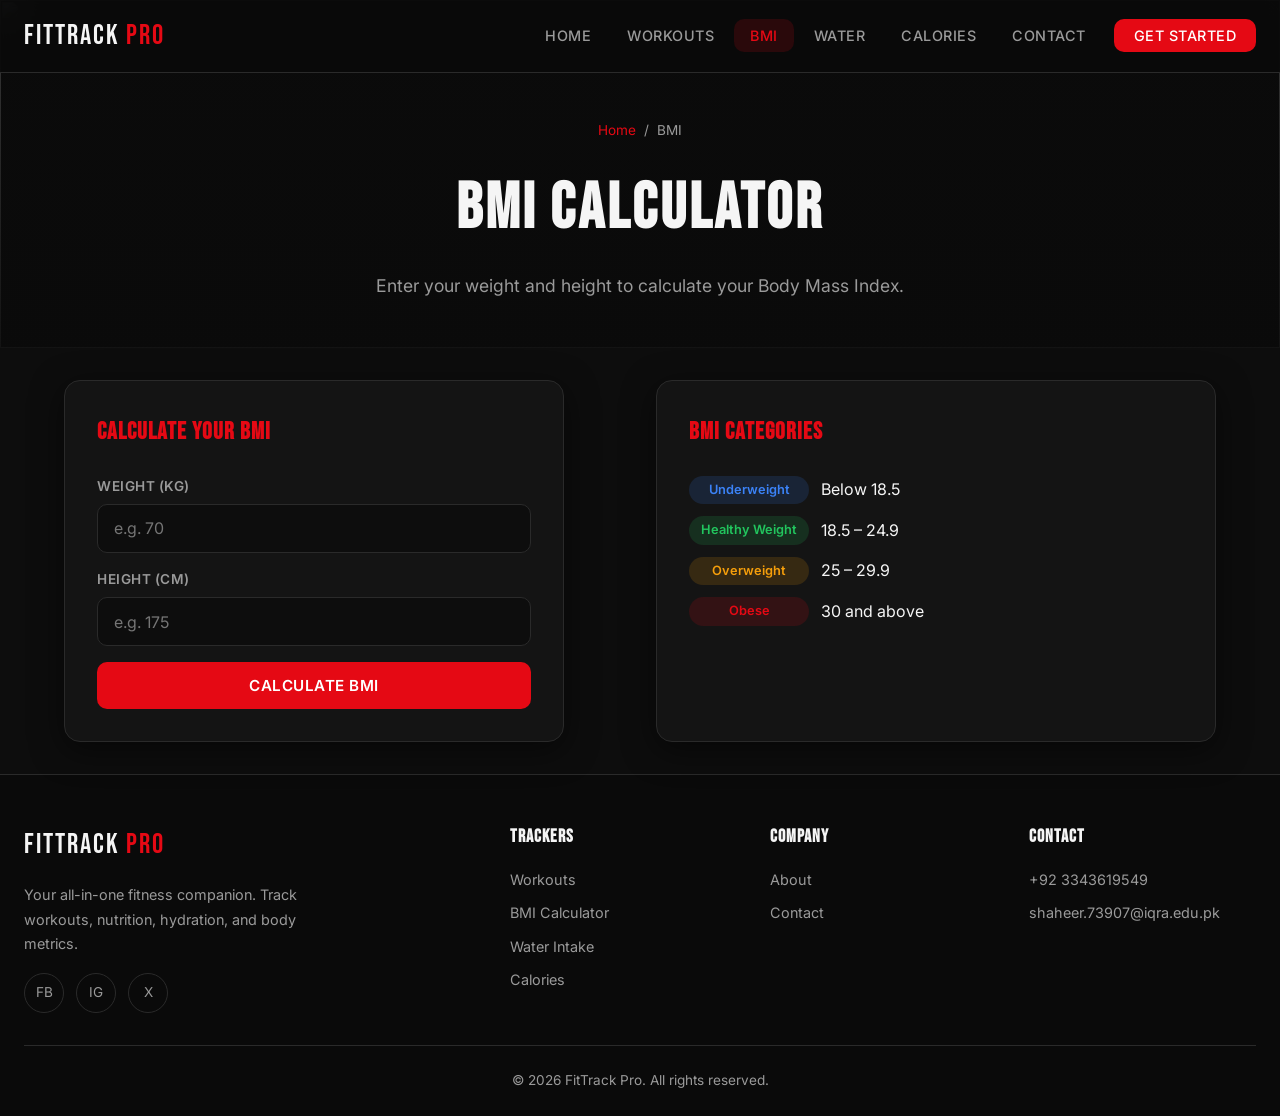
==== commit a3de2276: "asd" ====
--- a/bmi.html
+++ b/bmi.html
@@ -111,7 +111,8 @@
       <div class="footer-col">
         <h4>Contact</h4>
         <ul>
-          <li><a href="mailto:support@fittrackpro.com">support@fittrackpro.com</a></li>
+          <li><a href="tel:+923343619549">+92 3343619549</a></li>
+          <li><a href="mailto:shaheer.73907@iqra.edu.pk">shaheer.73907@iqra.edu.pk</a></li>
         </ul>
       </div>
     </div>
--- a/css/style.css
+++ b/css/style.css
@@ -41,6 +41,7 @@
 
 html {
   scroll-behavior: smooth;
+  scroll-padding-top: var(--header-height);
 }
 
 body {
@@ -256,7 +257,7 @@
 main:not(.home-main) {
   max-width: 1200px;
   margin: 0 auto;
-  padding: calc(var(--header-height) + 2rem) 1.5rem 2rem;
+  padding: 2rem 1.5rem;
 }
 
 .container {
@@ -295,10 +296,9 @@
   position: relative;
   min-height: 100vh;
   display: flex;
-  align-items: center;
+  align-items: flex-start;
   overflow: hidden;
-  margin-top: calc(-1 * var(--header-height));
-  padding-top: var(--header-height);
+  padding-top: calc(var(--header-height) + 2.5rem);
 }
 
 .hero-carousel {
@@ -341,7 +341,7 @@
   z-index: 2;
   max-width: 1280px;
   margin: 0 auto;
-  padding: 4rem 1.5rem;
+  padding: 0 1.5rem 4rem;
   width: 100%;
   display: grid;
   grid-template-columns: 1fr 1fr;
@@ -495,7 +495,6 @@
   align-items: center;
   justify-content: center;
   text-align: center;
-  margin-top: calc(-1 * var(--header-height));
   padding: calc(var(--header-height) + 3rem) 1.5rem 3rem;
   overflow: hidden;
 }
@@ -1609,6 +1608,29 @@
   font-size: 1.5rem;
 }
 
+.contact-icon {
+  display: inline-flex;
+  align-items: center;
+  justify-content: center;
+  width: 44px;
+  height: 44px;
+  flex-shrink: 0;
+  background: rgba(229, 9, 20, 0.1);
+  border: 1px solid var(--border-red);
+  border-radius: 12px;
+  color: var(--primary);
+}
+
+.contact-icon svg {
+  width: 22px;
+  height: 22px;
+  stroke: currentColor;
+  fill: none;
+  stroke-width: 1.75;
+  stroke-linecap: round;
+  stroke-linejoin: round;
+}
+
 .contact-info strong {
   display: block;
   color: var(--primary);
@@ -1808,6 +1830,8 @@
     flex-direction: column;
     padding: 1rem;
     border-bottom: 1px solid var(--border);
+    z-index: 300;
+    box-shadow: 0 8px 24px rgba(0, 0, 0, 0.5);
   }
 
   .nav-links.open {
@@ -1850,11 +1874,19 @@
   .hero-card-stack img {
     height: 280px;
   }
+
+  .hero-full {
+    padding-top: calc(var(--header-height) + 1.5rem);
+  }
+
+  .page-banner {
+    padding-top: calc(var(--header-height) + 2rem);
+  }
 }
 
 @media (max-width: 480px) {
   main:not(.home-main) {
-    padding: calc(var(--header-height) + 1.5rem) 1rem 1.5rem;
+    padding: 1.5rem 1rem;
   }
 
   .tracker-card {
